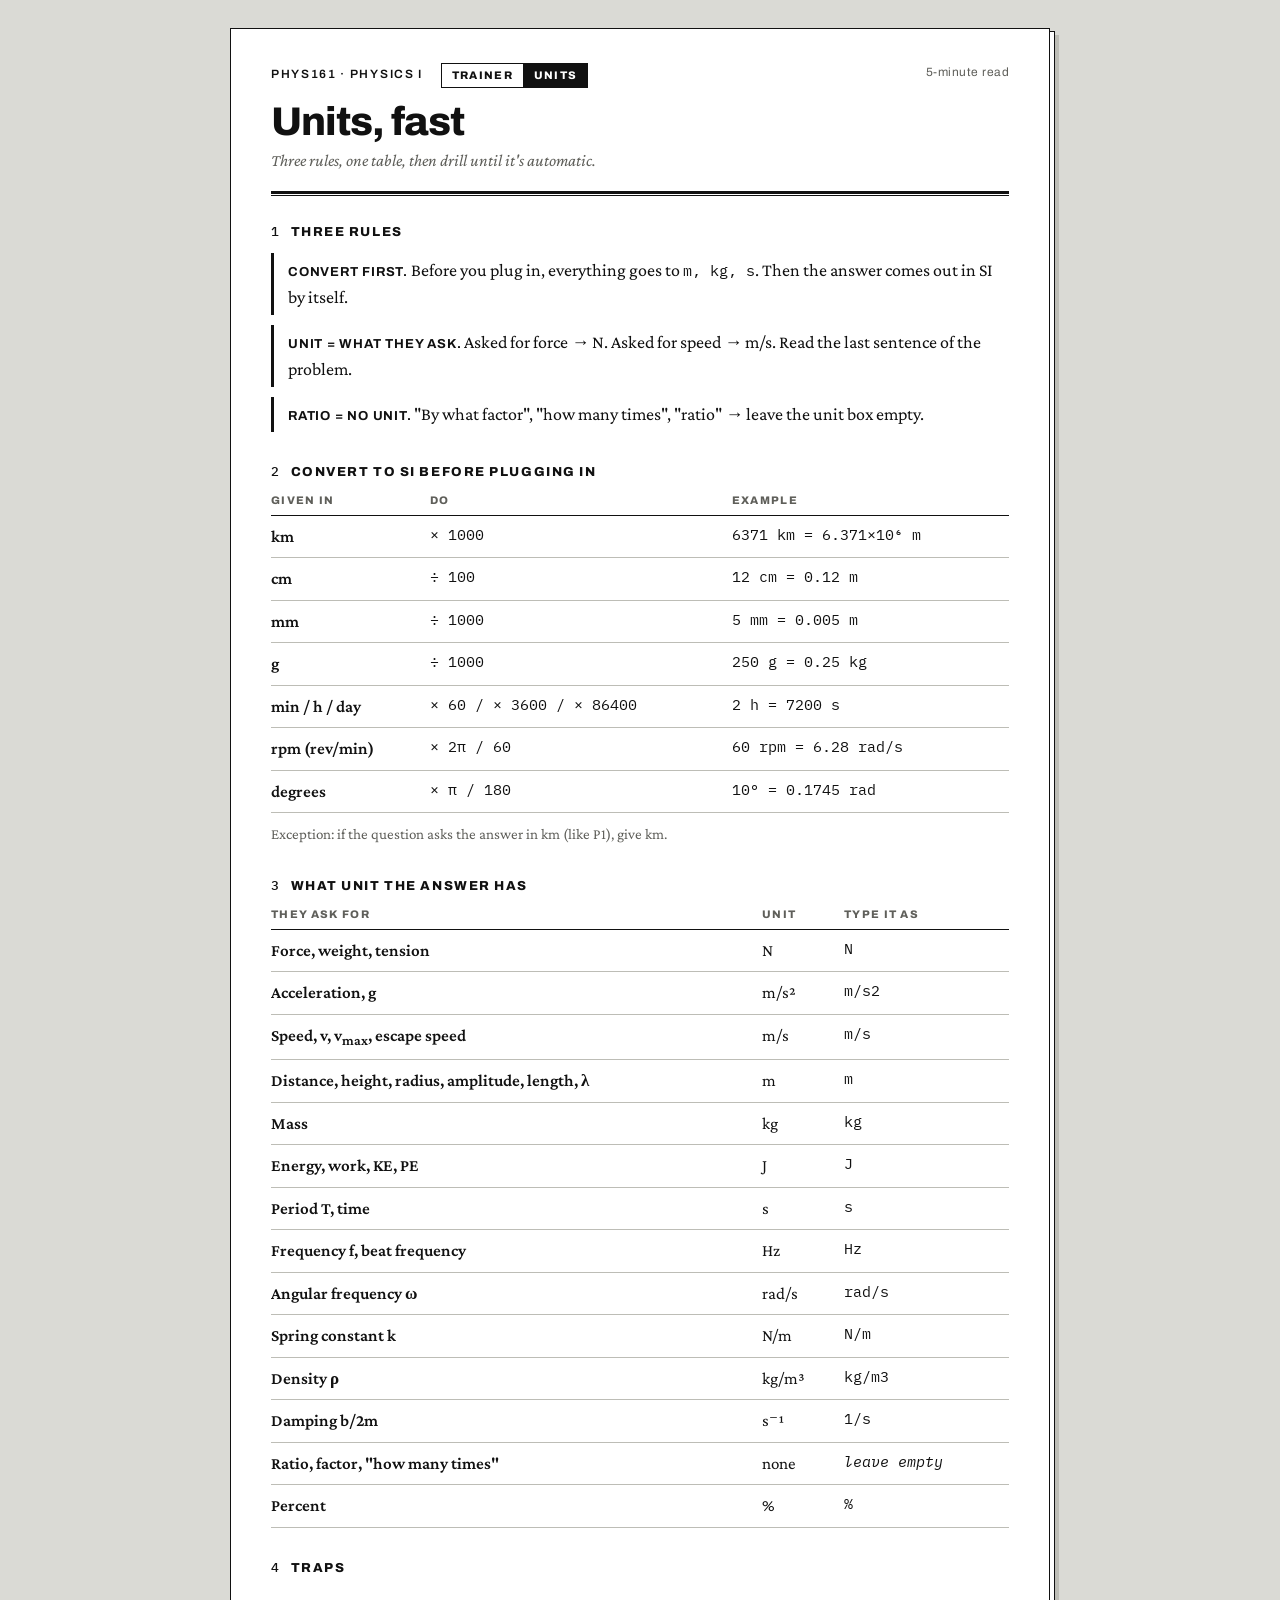
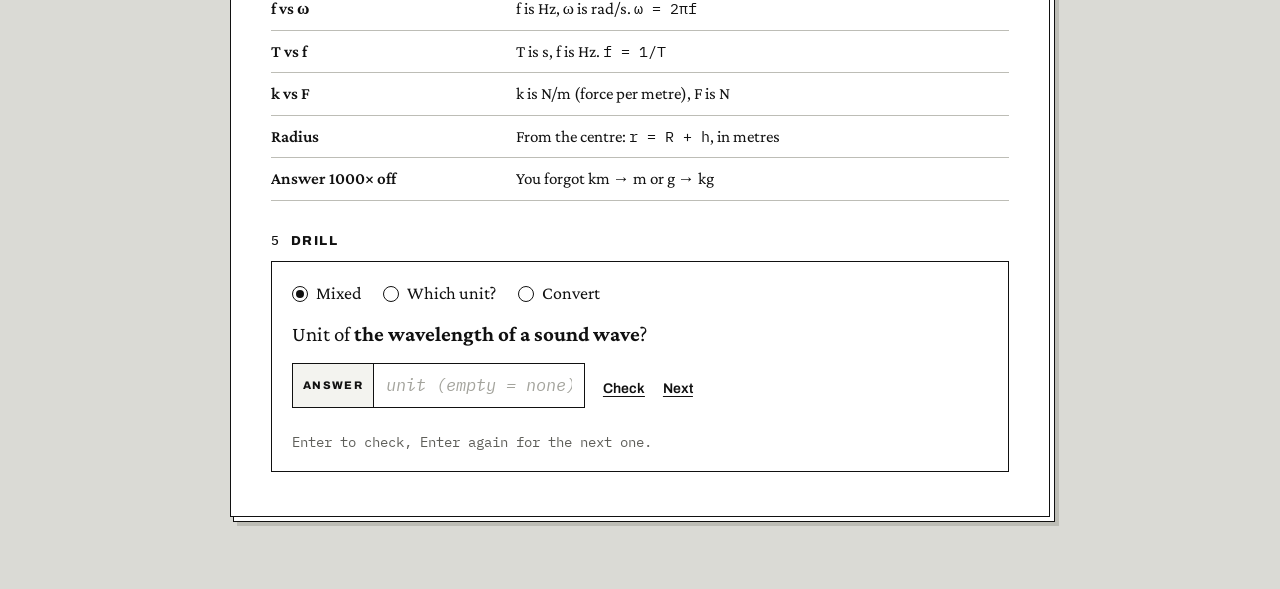
==== units.html @ 28789d9a "Set 3 trainer: typed units + units page Co-Authored-By: Claude Opus 5.5 <noreply@anthropic.com>" ====
<!doctype html><html lang="en"><head>
<meta charset="utf-8">
<meta name="viewport" content="width=device-width, initial-scale=1, viewport-fit=cover">
<title>Units in 5 Minutes</title>
<meta name="claude:viewport-fit-sides" content="cover">
<link rel="preconnect" href="https://fonts.googleapis.com">
<link rel="preconnect" href="https://fonts.gstatic.com" crossorigin>
<link rel="stylesheet" href="https://fonts.googleapis.com/css2?family=Archivo:wght@400;600;800&family=Crimson+Pro:ital,wght@0,400;0,600;1,400&family=IBM+Plex+Mono:wght@400;500&family=Kalam:wght@400;700&display=swap">
<link rel="stylesheet" href="style.css"></head><body><div class="desk"><main id="app">
<div class="paper">
<header class="ph">
  <div class="course">PHYS161 · Physics I <nav class="tabs"><a href="./">Trainer</a><a href="units.html" aria-current="page">Units</a></nav></div>
  <div class="rightc">5-minute read</div>
  <h1>Units, fast</h1>
  <div class="instr">Three rules, one table, then drill until it's automatic.</div>
</header><hr class="dbl">

<section class="sec">
  <h2><b>1</b> Three rules</h2>
  <p class="rule"><b>Convert first.</b> Before you plug in, everything goes to <span class="num">m, kg, s</span>. Then the answer comes out in SI by itself.</p>
  <p class="rule"><b>Unit = what they ask.</b> Asked for force → N. Asked for speed → m/s. Read the last sentence of the problem.</p>
  <p class="rule"><b>Ratio = no unit.</b> "By what factor", "how many times", "ratio" → leave the unit box empty.</p>
</section>

<section class="sec">
  <h2><b>2</b> Convert to SI before plugging in</h2>
  <div class="tw"><table class="ut">
    <tr><th>Given in</th><th>Do</th><th>Example</th></tr>
    <tr><td>km</td><td class="num">× 1000</td><td class="num">6371 km = 6.371×10⁶ m</td></tr>
    <tr><td>cm</td><td class="num">÷ 100</td><td class="num">12 cm = 0.12 m</td></tr>
    <tr><td>mm</td><td class="num">÷ 1000</td><td class="num">5 mm = 0.005 m</td></tr>
    <tr><td>g</td><td class="num">÷ 1000</td><td class="num">250 g = 0.25 kg</td></tr>
    <tr><td>min / h / day</td><td class="num">× 60 / × 3600 / × 86400</td><td class="num">2 h = 7200 s</td></tr>
    <tr><td>rpm (rev/min)</td><td class="num">× 2π / 60</td><td class="num">60 rpm = 6.28 rad/s</td></tr>
    <tr><td>degrees</td><td class="num">× π / 180</td><td class="num">10° = 0.1745 rad</td></tr>
  </table></div>
  <p class="small" style="margin:10px 0 0">Exception: if the question asks the answer in km (like P1), give km.</p>
</section>

<section class="sec">
  <h2><b>3</b> What unit the answer has</h2>
  <div class="tw"><table class="ut">
    <tr><th>They ask for</th><th>Unit</th><th>Type it as</th></tr>
    <tr><td>Force, weight, tension</td><td>N</td><td class="num">N</td></tr>
    <tr><td>Acceleration, g</td><td>m/s²</td><td class="num">m/s2</td></tr>
    <tr><td>Speed, v, v<sub>max</sub>, escape speed</td><td>m/s</td><td class="num">m/s</td></tr>
    <tr><td>Distance, height, radius, amplitude, length, λ</td><td>m</td><td class="num">m</td></tr>
    <tr><td>Mass</td><td>kg</td><td class="num">kg</td></tr>
    <tr><td>Energy, work, KE, PE</td><td>J</td><td class="num">J</td></tr>
    <tr><td>Period T, time</td><td>s</td><td class="num">s</td></tr>
    <tr><td>Frequency f, beat frequency</td><td>Hz</td><td class="num">Hz</td></tr>
    <tr><td>Angular frequency ω</td><td>rad/s</td><td class="num">rad/s</td></tr>
    <tr><td>Spring constant k</td><td>N/m</td><td class="num">N/m</td></tr>
    <tr><td>Density ρ</td><td>kg/m³</td><td class="num">kg/m3</td></tr>
    <tr><td>Damping b/2m</td><td>s⁻¹</td><td class="num">1/s</td></tr>
    <tr><td>Ratio, factor, "how many times"</td><td>none</td><td class="num"><i>leave empty</i></td></tr>
    <tr><td>Percent</td><td>%</td><td class="num">%</td></tr>
  </table></div>
</section>

<section class="sec">
  <h2><b>4</b> Traps</h2>
  <div class="tw"><table class="ut">
    <tr><td>f vs ω</td><td>f is Hz, ω is rad/s. <span class="num">ω = 2πf</span></td></tr>
    <tr><td>T vs f</td><td>T is s, f is Hz. <span class="num">f = 1/T</span></td></tr>
    <tr><td>k vs F</td><td>k is N/m (force per metre), F is N</td></tr>
    <tr><td>Radius</td><td>From the centre: <span class="num">r = R + h</span>, in metres</td></tr>
    <tr><td>Answer 1000× off</td><td>You forgot km → m or g → kg</td></tr>
  </table></div>
</section>

<section class="sec">
  <h2><b>5</b> Drill</h2>
  <div class="drill">
    <div class="radios" id="kind">
      <button class="radio" data-k="mix" aria-pressed="true"><i></i>Mixed</button>
      <button class="radio" data-k="unit" aria-pressed="false"><i></i>Which unit?</button>
      <button class="radio" data-k="conv" aria-pressed="false"><i></i>Convert</button>
    </div>
    <div class="qq" id="qq"></div>
    <div class="ansrow">
      <label class="abox"><span class="lab">Answer</span><input id="da" autocomplete="off" autocapitalize="off" spellcheck="false" aria-label="Drill answer"></label>
      <div class="tools"><button class="link" id="dchk">Check</button><button class="link" id="dskip">Next</button></div>
    </div>
    <div id="dfb" aria-live="polite"></div>
    <div class="score" id="dsc"></div>
  </div>
</section>
</div>
</main></div>
<script>
(() => {
  const normU = s => String(s || '').toLowerCase().replace(/[\s*·⋅^()]/g, '').replace(/²/g, '2').replace(/³/g, '3').replace(/⁻¹/g, '-1').replace(/[−–]/g, '-');
  const NONE = ['', '-', 'none', '1', 'nounit', 'unitless'];
  const U = [
    ['the gravitational force between two planets', 'N', ['n', 'newton', 'kgm/s2']],
    ['the acceleration due to gravity at height h', 'm/s²', ['m/s2', 'ms-2']],
    ['the escape speed from a planet', 'm/s', ['m/s', 'ms-1']],
    ['the orbital speed of a satellite', 'm/s', ['m/s', 'ms-1']],
    ['the height of a satellite above the surface', 'm', ['m']],
    ['the period of a pendulum', 's', ['s', 'sec']],
    ['the period of a satellite orbit', 's', ['s', 'sec']],
    ['the frequency heard by a listener (Doppler)', 'Hz', ['hz', '1/s', 's-1']],
    ['the beat frequency', 'Hz', ['hz', '1/s', 's-1']],
    ['the angular frequency ω of an oscillator', 'rad/s', ['rad/s', '1/s', 's-1']],
    ['the spring constant k', 'N/m', ['n/m', 'nm-1', 'kg/s2']],
    ['the total mechanical energy of an oscillator', 'J', ['j', 'joule', 'nm']],
    ['the kinetic energy needed to escape', 'J', ['j', 'joule', 'nm']],
    ['the amplitude of oscillation', 'm', ['m']],
    ['the maximum speed of a mass on a spring', 'm/s', ['m/s', 'ms-1']],
    ['the maximum acceleration in SHM', 'm/s²', ['m/s2', 'ms-2']],
    ['the mass of a planet', 'kg', ['kg']],
    ['the density of a planet', 'kg/m³', ['kg/m3', 'kgm-3']],
    ['the speed of sound in a gas', 'm/s', ['m/s', 'ms-1']],
    ['the length of a closed pipe', 'm', ['m']],
    ['by what factor g on planet Y is larger than on X', 'none', NONE],
    ['the ratio of two periods', 'none', NONE],
    ['the damping constant b/2m', 's⁻¹', ['s-1', '1/s', '/s']],
    ['the wavelength of a sound wave', 'm', ['m']],
    ['the tension (force) in a string', 'N', ['n', 'newton']],
  ];
  const C = [
    ['km', 'm', () => Math.round(100 + Math.random() * 9000), x => x * 1000],
    ['cm', 'm', () => Math.round(1 + Math.random() * 300), x => x / 100],
    ['mm', 'm', () => Math.round(1 + Math.random() * 900), x => x / 1000],
    ['g', 'kg', () => Math.round(20 + Math.random() * 3000), x => x / 1000],
    ['min', 's', () => Math.round(1 + Math.random() * 90), x => x * 60],
    ['h', 's', () => Math.round(1 + Math.random() * 24), x => x * 3600],
    ['days', 's', () => Math.round(1 + Math.random() * 30), x => x * 86400],
    ['rpm', 'rad/s', () => Math.round(10 + Math.random() * 3000), x => x * 2 * Math.PI / 60],
    ['°', 'rad', () => Math.round(1 + Math.random() * 90), x => x * Math.PI / 180],
  ];
  function parseAns(str) {
    let s = String(str).trim().replace(/\s+/g, '').replace(/−/g, '-');
    if (!s) return null;
    if (!s.includes('.') && /^-?\d+,\d+$/.test(s)) s = s.replace(',', '.');
    s = s.replace(/,/g, '');
    const m = s.match(/^([+-]?(?:\d+\.?\d*|\.\d+))(?:(?:[x×*·]10\^?\(?([+-]?\d+)\)?)|(?:e([+-]?\d+)))?$/i);
    if (!m) return NaN;
    const exp = m[2] ?? m[3];
    return parseFloat(m[1]) * (exp !== undefined ? 10 ** parseInt(exp, 10) : 1);
  }
  const fmt = x => { const a = Math.abs(x); return a >= 1e6 || (a < 1e-3 && a) ? x.toExponential(3).replace(/e\+?(-?\d+)/, ' × 10^$1') : String(Number(x.toPrecision(5))); };
  let kind = 'mix', q = null, right = 0, tries = 0, streak = 0, answered = false;
  const $ = id => document.getElementById(id);
  function next() {
    const t = kind === 'mix' ? (Math.random() < 0.55 ? 'unit' : 'conv') : kind;
    if (t === 'unit') { const [what, unit, ok] = U[Math.floor(Math.random() * U.length)]; q = { t, unit, ok }; $('qq').innerHTML = `Unit of <b>${what}</b>?${unit === 'none' ? '' : ''}`; $('da').placeholder = 'unit (empty = none)'; }
    else { const [a, b, gen, f] = C[Math.floor(Math.random() * C.length)]; const x = gen(); q = { t, ans: f(x), b }; $('qq').innerHTML = `<span class="num">${x} ${a}</span> = ? <span class="num">${b}</span>`; $('da').placeholder = 'number'; }
    $('da').value = ''; $('dfb').innerHTML = ''; answered = false; $('da').focus();
  }
  function check() {
    if (answered) { next(); return; }
    const v = $('da').value; let ok;
    if (q.t === 'unit') ok = q.ok.includes(normU(v));
    else { const u = parseAns(v); if (u === null || Number.isNaN(u)) { $('dfb').innerHTML = '<div class="warn">Type a number, like 6.4e6.</div>'; return; } ok = Math.abs(u - q.ans) / q.ans <= 0.005; }
    tries++; if (ok) { right++; streak++; } else streak = 0;
    answered = true;
    const sol = q.t === 'unit' ? (q.unit === 'none' ? 'no unit (leave empty)' : q.unit) : `${fmt(q.ans)} ${q.b}`;
    $('dfb').innerHTML = `<div class="pen">${ok ? '✓' : '✗'} ${sol}${ok ? '' : ''} <span class="small" style="font-family:var(--f-text)">· Enter for next</span></div>`;
    $('dsc').textContent = `${right} / ${tries} correct · streak ${streak}`;
  }
  $('da').onkeydown = e => { if (e.key === 'Enter') { e.preventDefault(); check(); } };
  $('dchk').onclick = check; $('dskip').onclick = next;
  document.querySelectorAll('#kind .radio').forEach(b => b.onclick = () => { kind = b.dataset.k; document.querySelectorAll('#kind .radio').forEach(x => x.setAttribute('aria-pressed', x === b)); next(); });
  $('dsc').textContent = 'Enter to check, Enter again for the next one.';
  next(); $('da').blur();
})();
</script>
</body></html>
---- style.css ----
/* Layout: a printed exam paper. Cover sheet → question paper with margin numbers → paper marked in red pen. Single light theme on purpose: it is paper. */
:root {
  --desk: #DADAD5;
  --paper: #FFFFFF;
  --ink: #111111;
  --grey: #5F5F5A;
  --hair: #BDBDB6;
  --tint: #F3F3EF;
  --pen: #C4161C;
  --f-head: "Archivo", "Helvetica Neue", Arial, sans-serif;
  --f-text: "Crimson Pro", Georgia, "Times New Roman", serif;
  --f-num: "IBM Plex Mono", ui-monospace, Menlo, Consolas, monospace;
  --f-pen: "Kalam", "Comic Sans MS", "Bradley Hand", cursive;
  color-scheme: light;
}
* { box-sizing: border-box; }
[hidden] { display: none !important; }
html { background: var(--desk); }
body { margin: 0; background: var(--desk); color: var(--ink); font-family: var(--f-text); font-size: 18px; line-height: 1.5; }
button, input, select { font: inherit; color: inherit; }
button { cursor: pointer; }
:focus-visible { outline: 2px solid var(--ink); outline-offset: 2px; }
.num { font-family: var(--f-num); font-variant-numeric: tabular-nums; font-size: 0.86em; }
.desk { padding-left: max(16px, env(safe-area-inset-left, 0px)); padding-right: max(16px, env(safe-area-inset-right, 0px)); padding-block: 28px 72px; }
.paper { max-width: 820px; margin: 0 auto; background: var(--paper); border: 1px solid var(--ink); box-shadow: 4px 4px 0 var(--paper), 4px 4px 0 1px var(--ink), 8px 8px 0 1px var(--hair); padding: 34px 40px 44px; }

/* paper header */
.ph { display: grid; grid-template-columns: 1fr auto; gap: 4px 20px; font-family: var(--f-head); }
.ph .course { font-size: 12px; font-weight: 600; letter-spacing: 0.14em; text-transform: uppercase; }
.ph .rightc { font-size: 12px; text-align: right; letter-spacing: 0.04em; color: var(--grey); }
.ph h1 { grid-column: 1 / -1; margin: 10px 0 2px; font-size: 40px; font-weight: 800; letter-spacing: -0.025em; line-height: 1; }
.ph .instr { grid-column: 1 / -1; font-family: var(--f-text); font-style: italic; color: var(--grey); font-size: 17px; }
.dbl { border: 0; border-top: 3px solid var(--ink); border-bottom: 1px solid var(--ink); height: 5px; margin: 18px 0 26px; }

/* cover sheet */
.sec + .sec { margin-top: 30px; }
.sec h2 { font-family: var(--f-head); font-size: 13px; font-weight: 800; letter-spacing: 0.12em; text-transform: uppercase; margin: 0 0 10px; display: flex; gap: 10px; align-items: baseline; }
.sec h2 b { font-family: var(--f-num); font-weight: 500; }
.opt { display: flex; align-items: center; gap: 12px; width: 100%; text-align: left; background: none; border: 0; border-top: 1px solid var(--hair); padding: 10px 0; }
.opt:last-child { border-bottom: 1px solid var(--hair); }
.tick { flex: none; width: 20px; height: 20px; border: 1.5px solid var(--ink); display: grid; place-items: center; line-height: 1; color: var(--ink); }
.opt[aria-pressed="true"] .tick::after { content: "✕"; font-family: var(--f-head); font-size: 14px; font-weight: 800; }
.opt .t { font-weight: 600; }
.opt .d { color: var(--grey); font-style: italic; }
.opt .lead { flex: 1; border-bottom: 1.5px dotted var(--hair); align-self: flex-end; margin-bottom: 7px; min-width: 16px; }
.opt .r { font-family: var(--f-num); font-size: 14px; color: var(--grey); }
.inl { display: inline-flex; align-items: baseline; gap: 4px; }
.uline { width: 64px; border: 0; border-bottom: 1.5px solid var(--ink); background: transparent; padding: 0 2px; font-family: var(--f-num); font-size: 16px; text-align: center; border-radius: 0; }
.conds { display: grid; grid-template-columns: max-content 1fr; }
.conds > div { padding: 10px 0; border-top: 1px solid var(--hair); }
.conds > div:nth-last-child(-n+2) { border-bottom: 1px solid var(--hair); }
.conds .k { padding-right: 28px; font-family: var(--f-head); font-size: 14px; font-weight: 600; }
.radios { display: flex; flex-wrap: wrap; gap: 6px 22px; }
.radio { background: none; border: 0; padding: 0; display: inline-flex; align-items: center; gap: 8px; }
.radio i { width: 16px; height: 16px; border: 1.5px solid var(--ink); border-radius: 50%; display: grid; place-items: center; }
.radio[aria-pressed="true"] i::after { content: ""; width: 8px; height: 8px; border-radius: 50%; background: var(--ink); }
.sel { border: 0; border-bottom: 1.5px solid var(--ink); background: transparent; font-family: var(--f-num); font-size: 15px; padding: 0 2px; border-radius: 0; }
.small { font-size: 15px; color: var(--grey); }
.warnline { color: var(--pen); font-family: var(--f-pen); font-size: 19px; }
.begin { display: flex; align-items: center; gap: 18px; flex-wrap: wrap; margin-top: 26px; }
.btn { font-family: var(--f-head); font-weight: 800; font-size: 14px; letter-spacing: 0.06em; text-transform: uppercase; background: var(--ink); color: var(--paper); border: 1.5px solid var(--ink); padding: 12px 20px; border-radius: 0; }
.btn.ghost { background: var(--paper); color: var(--ink); }
.btn:disabled { opacity: 0.35; cursor: not-allowed; }
.btn:hover:not(:disabled) { box-shadow: 3px 3px 0 var(--hair); }
.link { background: none; border: 0; padding: 0; font-family: var(--f-head); font-size: 14px; font-weight: 600; text-decoration: underline; text-underline-offset: 3px; }

/* record */
.rec { width: 100%; border-collapse: collapse; font-size: 16px; }
.rec td { padding: 7px 0; border-top: 1px solid var(--hair); vertical-align: middle; }
.rec tr:last-child td { border-bottom: 1px solid var(--hair); }
.rec .bar { width: 120px; padding-left: 16px; }
.rec .bar span { display: block; height: 7px; background: var(--paper); border: 1px solid var(--ink); }
.rec .bar i { display: block; height: 100%; background: var(--ink); }
.rec .p { width: 56px; text-align: right; font-family: var(--f-num); font-size: 14px; }
.redo { font-family: var(--f-pen); color: var(--pen); font-size: 20px; }

/* exam strip */
body::before { content: ""; position: fixed; inset: 0 0 auto; height: env(safe-area-inset-top, 0px); z-index: 10; background: var(--desk); }
.strip { position: sticky; top: env(safe-area-inset-top, 0px); z-index: 5; max-width: 820px; margin: 0 auto; background: var(--paper); border: 1px solid var(--ink); border-bottom-width: 3px; display: flex; align-items: center; gap: 14px; padding: 10px 14px; flex-wrap: wrap; }
.boxes { display: flex; gap: 5px; flex-wrap: wrap; flex: 1; min-width: 0; }
.boxes a { width: 30px; height: 30px; display: grid; place-items: center; border: 1.5px solid var(--ink); color: var(--ink); text-decoration: none; font-family: var(--f-num); font-size: 13px; position: relative; }
.boxes a.done { background: var(--ink); color: var(--paper); }
.boxes a.flag::after { content: ""; position: absolute; top: -1.5px; right: -1.5px; border-style: solid; border-width: 0 10px 10px 0; border-color: transparent var(--pen) transparent transparent; }
.boxes a.ok, .boxes a.no { font-family: var(--f-pen); font-size: 18px; background: var(--paper); color: var(--pen); border-color: var(--pen); }
.clock { font-family: var(--f-num); font-size: 18px; font-weight: 500; }
.clock.low { color: var(--pen); }
.examwrap { max-width: 820px; margin: 0 auto; }
.examwrap .paper { border-top: 0; padding-top: 10px; }

/* questions */
.q { display: grid; grid-template-columns: 74px minmax(0, 1fr); gap: 0 20px; padding: 26px 0; border-bottom: 1px solid var(--hair); scroll-margin-top: 80px; }
.q:last-child { border-bottom: 0; }
.mg { display: grid; align-content: start; gap: 4px; }
.mg .n { font-family: var(--f-head); font-weight: 800; font-size: 34px; line-height: 0.9; }
.mg .src { font-family: var(--f-num); font-size: 12px; color: var(--grey); }
.mg .mark { font-family: var(--f-pen); color: var(--pen); font-size: 40px; font-weight: 700; line-height: 1; margin-top: 6px; transform: rotate(-8deg); transform-origin: left center; }
.body { display: grid; gap: 14px; min-width: 0; }
.topic { font-family: var(--f-head); font-size: 11.5px; font-weight: 600; letter-spacing: 0.12em; text-transform: uppercase; color: var(--grey); display: flex; justify-content: space-between; gap: 12px; flex-wrap: wrap; }
.stmt { margin: 0; font-size: 19px; line-height: 1.55; max-width: 64ch; }
.stmt sup, .stmt sub { line-height: 0; font-size: 0.7em; }
.stmt .num { font-size: 0.84em; font-weight: 500; }
.fig { font-style: italic; color: var(--grey); font-size: 16px; padding-left: 14px; border-left: 2px solid var(--hair); }
.ansrow { display: flex; align-items: flex-end; gap: 14px 18px; flex-wrap: wrap; }
.abox { display: inline-grid; grid-template-columns: auto minmax(0, 1fr) auto; align-items: stretch; border: 1.5px solid var(--ink); max-width: 100%; }
.abox .lab { font-family: var(--f-head); font-size: 11px; font-weight: 800; letter-spacing: 0.12em; text-transform: uppercase; padding: 0 10px; display: grid; place-items: center; border-right: 1.5px solid var(--ink); background: var(--tint); }
.abox input { border: 0; outline: none; background: transparent; width: 210px; min-width: 0; padding: 9px 12px; font-family: var(--f-num); font-size: 17px; border-radius: 0; }
.abox input.u { width: 104px; border-left: 1.5px solid var(--ink); font-size: 15px; padding: 9px 10px; }
.abox input::placeholder { color: #A3A39C; font-style: italic; }
.abox:focus-within { box-shadow: 3px 3px 0 var(--hair); }
.tools { display: flex; gap: 18px; padding-bottom: 9px; }
.flagb { background: none; border: 0; padding: 0; font-family: var(--f-head); font-size: 12px; font-weight: 600; letter-spacing: 0.08em; text-transform: uppercase; color: var(--grey); }
.flagb[aria-pressed="true"] { color: var(--pen); }
.pen { font-family: var(--f-pen); color: var(--pen); font-size: 20px; line-height: 1.35; }
.pen .num { font-family: var(--f-pen); font-size: 1em; }
.warn { font-style: italic; color: var(--grey); font-size: 16px; }
.sheet { border: 1.5px dashed var(--ink); padding: 10px 14px; font-size: 17px; }
.sheet::before { content: "Formula sheet"; display: block; font-family: var(--f-head); font-size: 11px; font-weight: 800; letter-spacing: 0.12em; text-transform: uppercase; color: var(--grey); margin-bottom: 4px; }
.handin { margin-top: 10px; border: 1.5px solid var(--ink); padding: 16px 18px; display: grid; gap: 12px; background: var(--tint); }
.handin p { margin: 0; }

/* marked paper */
.total { display: flex; align-items: center; gap: 28px; flex-wrap: wrap; }
.circle { font-family: var(--f-pen); color: var(--pen); font-size: 50px; font-weight: 700; line-height: 1; border: 2.5px solid var(--pen); border-radius: 50% 46% 52% 48%; padding: 18px 24px 12px; transform: rotate(-6deg); }
.total .meta { display: grid; gap: 2px; font-size: 17px; }
.total .meta .pen { font-size: 24px; }
.cmp { display: flex; flex-wrap: wrap; gap: 6px 26px; font-size: 17px; }
.cmp b { font-family: var(--f-head); font-size: 11px; font-weight: 800; letter-spacing: 0.12em; text-transform: uppercase; color: var(--grey); margin-right: 6px; }
.struck { text-decoration: line-through; text-decoration-color: var(--pen); text-decoration-thickness: 2px; }
.actions { display: flex; flex-wrap: wrap; gap: 10px; margin-top: 20px; }

@media (max-width: 620px) {
  .paper { padding: 22px 18px 30px; box-shadow: none; }
  .ph h1 { font-size: 32px; }
  .q { grid-template-columns: minmax(0, 1fr); gap: 10px; }
  .mg { grid-auto-flow: column; justify-content: start; align-items: baseline; gap: 12px; }
  .mg .n { font-size: 28px; }
  .mg .mark { margin-top: 0; }
  .conds { grid-template-columns: minmax(0, 1fr); }
  .conds .k { padding-bottom: 0; border-bottom: 0 !important; }
  .conds > div:not(.k) { border-top: 0; padding-top: 4px; }
  .stmt { font-size: 18px; }
  .abox input { width: 120px; }
  .abox input.u { width: 78px; }
  .tabs { margin-left: 0; display: flex; margin-top: 8px; }
  .rec .bar { width: 70px; }
}

/* page tabs + small polish */
.tabs { display: inline-flex; gap: 0; margin-left: 14px; vertical-align: middle; }
.tabs a { font-family: var(--f-head); font-size: 11px; font-weight: 800; letter-spacing: 0.12em; text-transform: uppercase; color: var(--ink); text-decoration: none; border: 1.5px solid var(--ink); padding: 3px 10px; }
.tabs a + a { border-left: 0; }
.tabs a[aria-current="page"] { background: var(--ink); color: var(--paper); }
.tabs a:hover:not([aria-current]) { background: var(--tint); }
.opt:hover .lead { border-bottom-color: var(--ink); }
.opt:hover .tick, .radio:hover i { box-shadow: 2px 2px 0 var(--hair); }
.q:hover .mg .n { text-decoration: underline; text-decoration-thickness: 3px; text-underline-offset: 6px; }
::selection { background: #FFE58A; }

/* units page */
.ut { width: 100%; border-collapse: collapse; font-size: 17px; }
.ut th { font-family: var(--f-head); font-size: 11px; font-weight: 800; letter-spacing: 0.12em; text-transform: uppercase; text-align: left; color: var(--grey); padding: 0 12px 6px 0; border-bottom: 1.5px solid var(--ink); }
.ut td { padding: 8px 12px 8px 0; border-bottom: 1px solid var(--hair); vertical-align: top; }
.ut td.num, .ut .num { font-size: 15px; }
.ut td:first-child { font-weight: 600; }
.rule { border-left: 3px solid var(--ink); padding: 4px 0 4px 14px; margin: 0 0 10px; }
.rule b { font-family: var(--f-head); font-size: 13px; letter-spacing: 0.06em; text-transform: uppercase; }
.drill { border: 1.5px solid var(--ink); padding: 18px 20px; display: grid; gap: 12px; }
.drill .qq { font-size: 21px; }
.drill .score { font-family: var(--f-num); font-size: 14px; color: var(--grey); }
.tw { overflow-x: auto; }
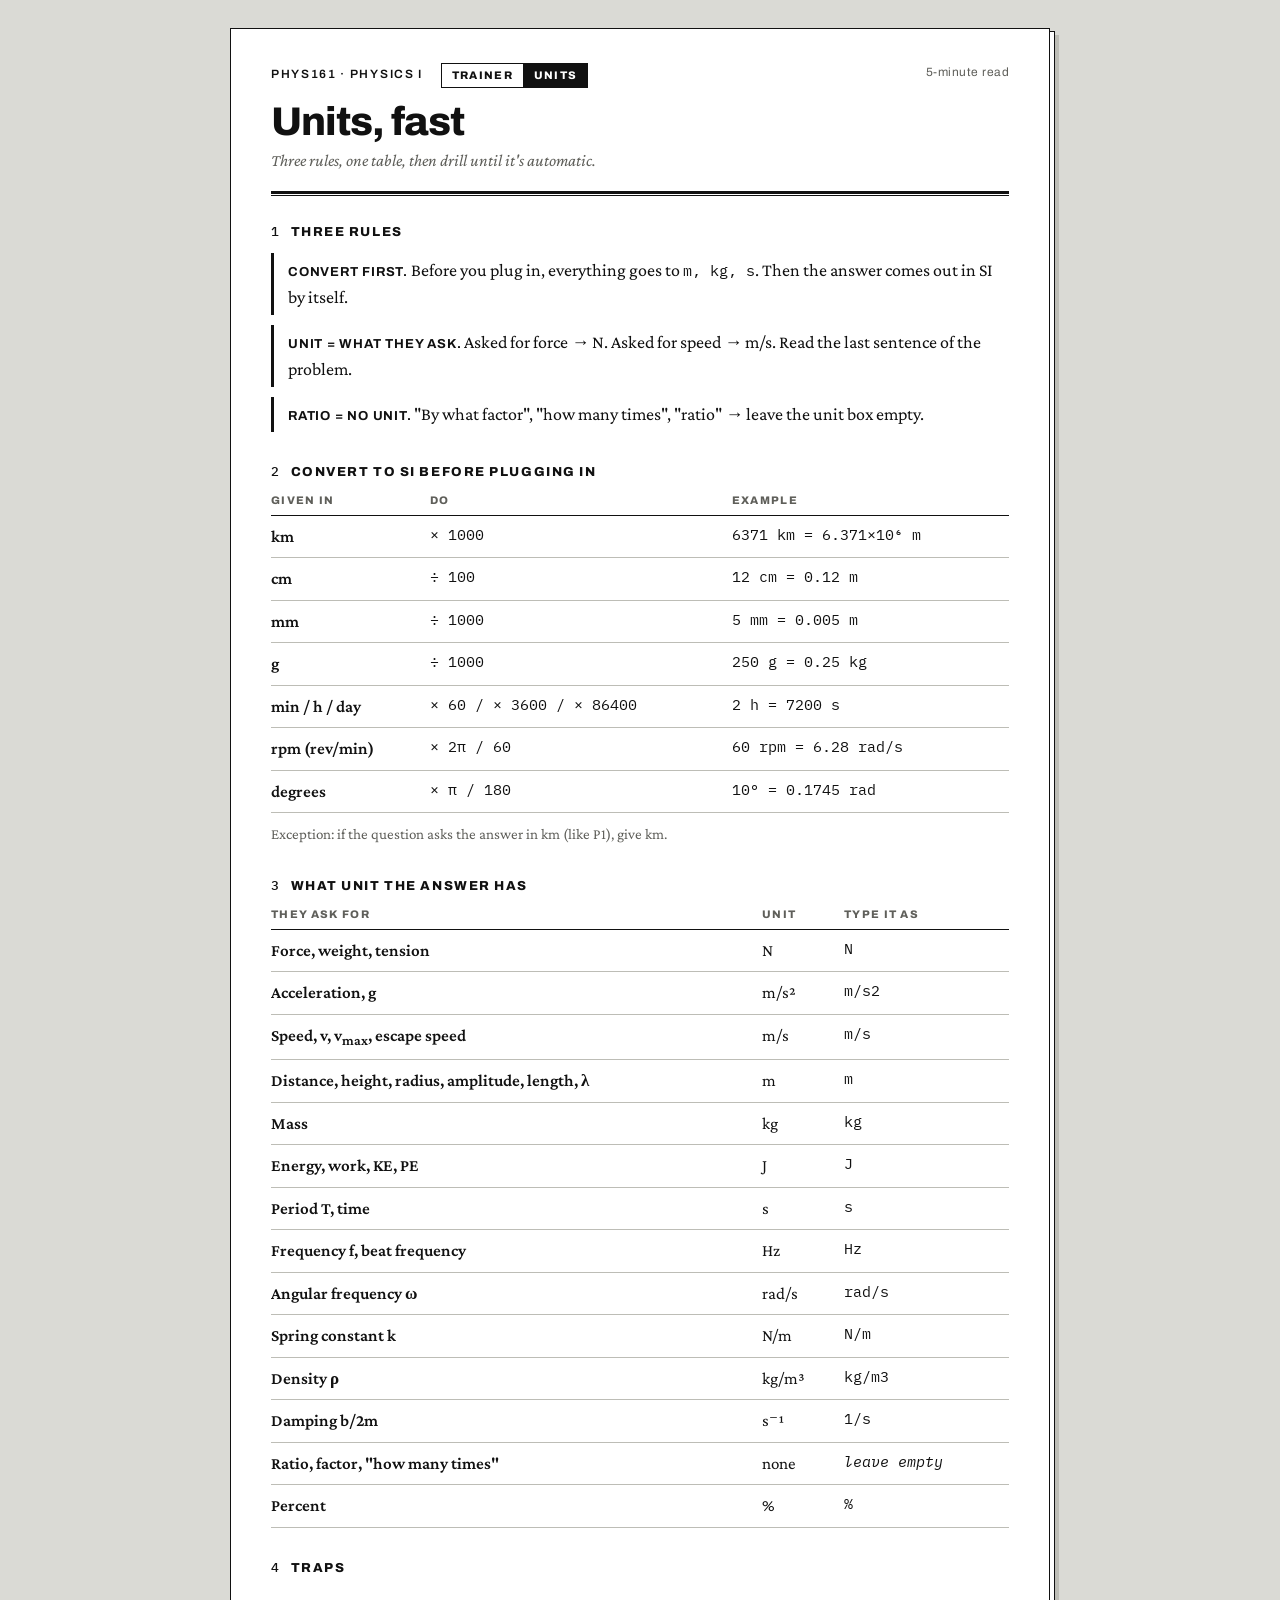
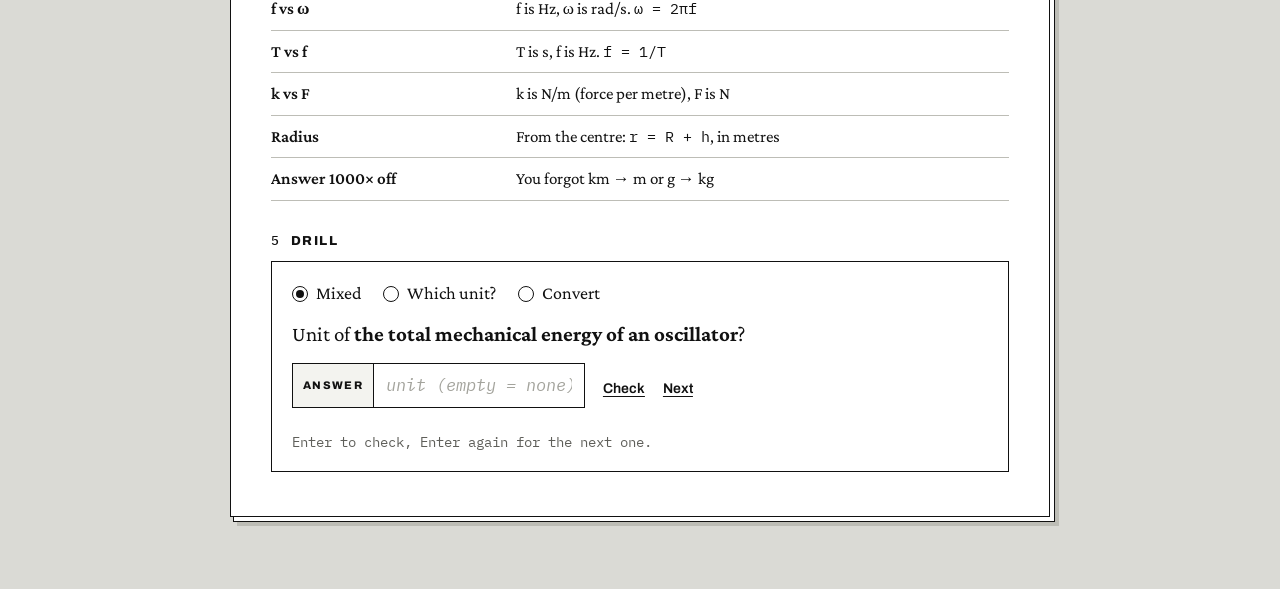
==== commit 7ddf1ac4: "Units drill: don't jump to bottom on load Co-Authored-By: Claude Opus 5.5 <noreply@anthropic.com>" ====
--- a/units.html
+++ b/units.html
@@ -147,7 +147,7 @@
     const t = kind === 'mix' ? (Math.random() < 0.55 ? 'unit' : 'conv') : kind;
     if (t === 'unit') { const [what, unit, ok] = U[Math.floor(Math.random() * U.length)]; q = { t, unit, ok }; $('qq').innerHTML = `Unit of <b>${what}</b>?${unit === 'none' ? '' : ''}`; $('da').placeholder = 'unit (empty = none)'; }
     else { const [a, b, gen, f] = C[Math.floor(Math.random() * C.length)]; const x = gen(); q = { t, ans: f(x), b }; $('qq').innerHTML = `<span class="num">${x} ${a}</span> = ? <span class="num">${b}</span>`; $('da').placeholder = 'number'; }
-    $('da').value = ''; $('dfb').innerHTML = ''; answered = false; $('da').focus();
+    $('da').value = ''; $('dfb').innerHTML = ''; answered = false; $('da').focus({ preventScroll: true });
   }
   function check() {
     if (answered) { next(); return; }
@@ -164,7 +164,7 @@
   $('dchk').onclick = check; $('dskip').onclick = next;
   document.querySelectorAll('#kind .radio').forEach(b => b.onclick = () => { kind = b.dataset.k; document.querySelectorAll('#kind .radio').forEach(x => x.setAttribute('aria-pressed', x === b)); next(); });
   $('dsc').textContent = 'Enter to check, Enter again for the next one.';
-  next(); $('da').blur();
+  next(); $('da').blur(); window.scrollTo(0, 0);
 })();
 </script>
 </body></html>
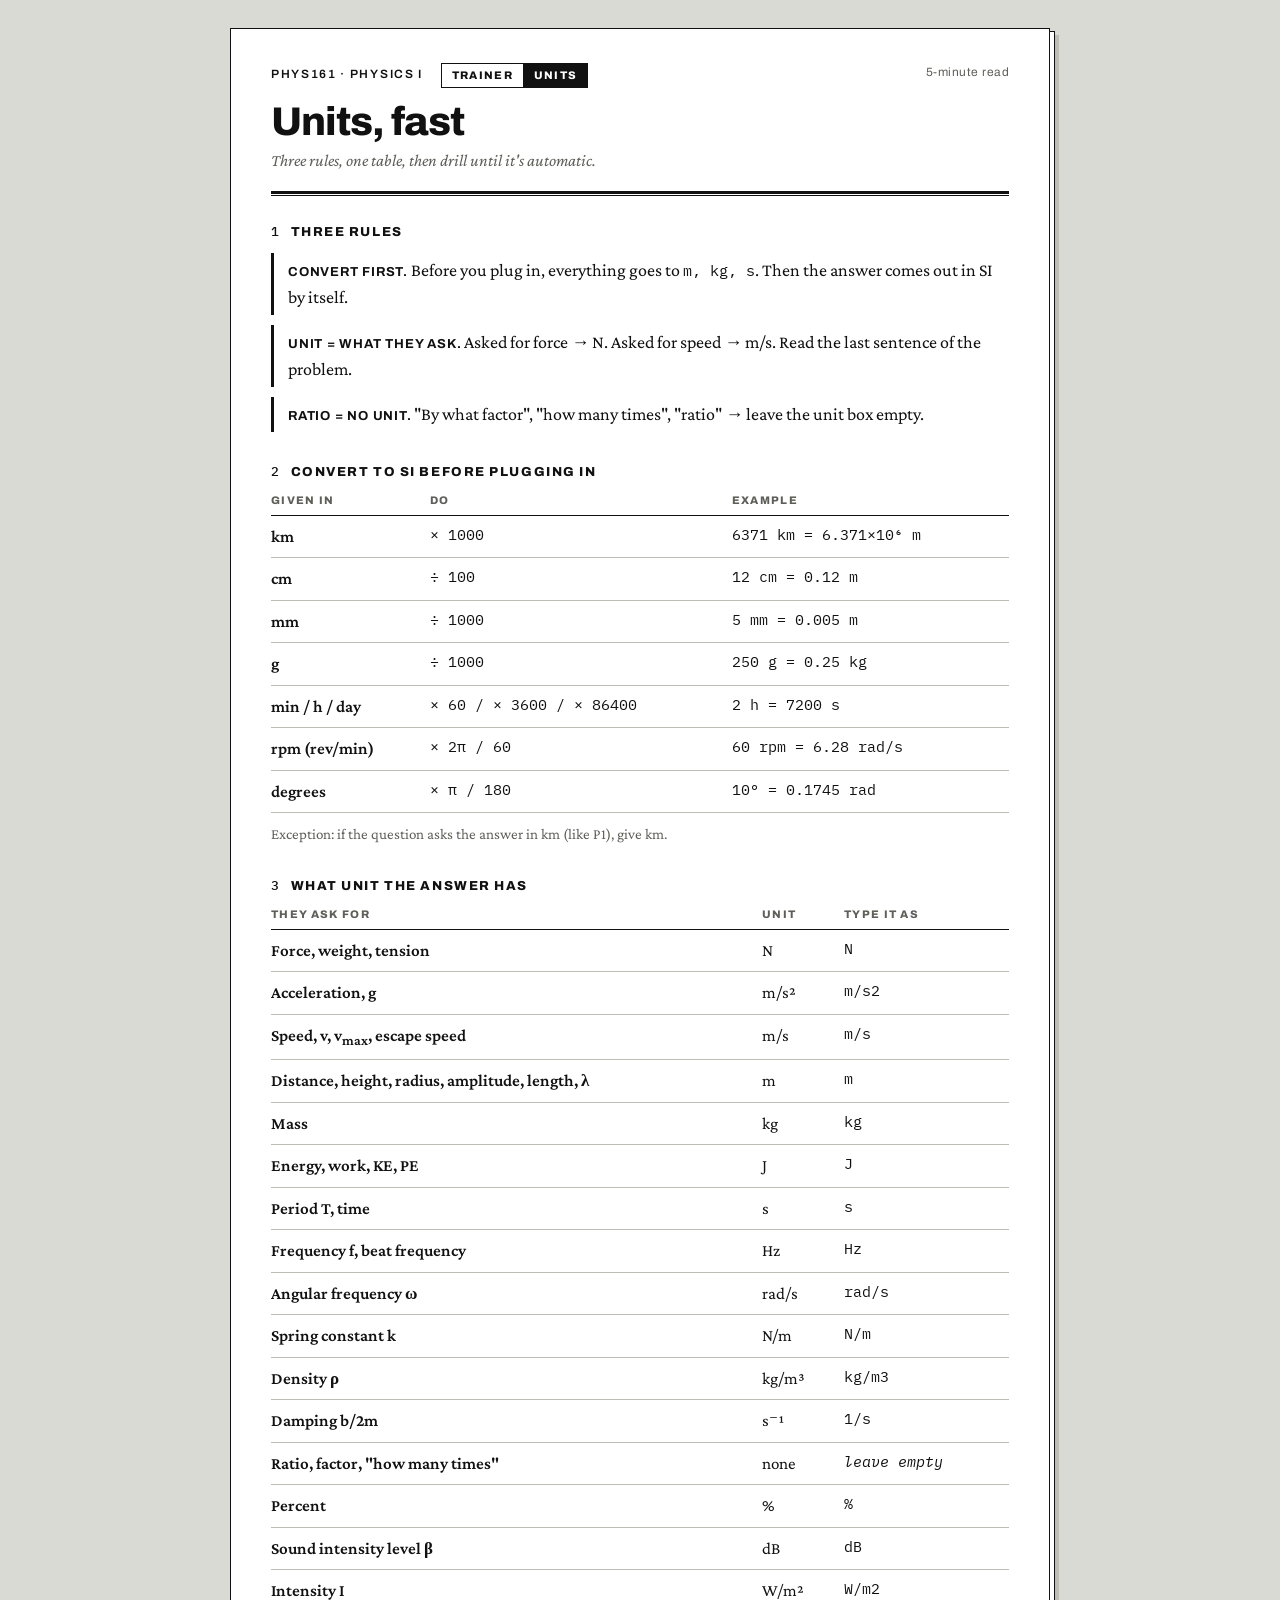
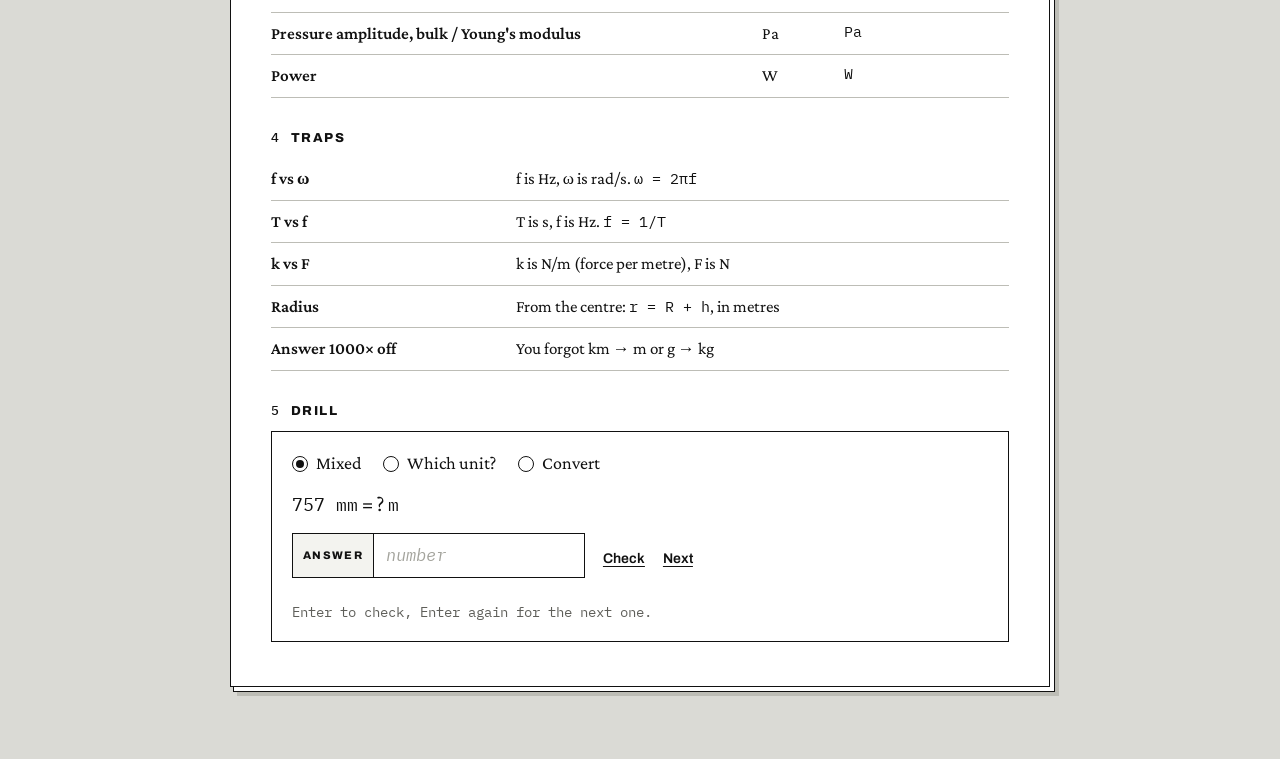
==== commit 67b6fbb3: "Add P101–P150 (sound + waves on strings), random question order Co-Authored-By: Claude Opus 5.5 <nor" ====
--- a/units.html
+++ b/units.html
@@ -55,6 +55,10 @@
     <tr><td>Damping b/2m</td><td>s⁻¹</td><td class="num">1/s</td></tr>
     <tr><td>Ratio, factor, "how many times"</td><td>none</td><td class="num"><i>leave empty</i></td></tr>
     <tr><td>Percent</td><td>%</td><td class="num">%</td></tr>
+    <tr><td>Sound intensity level β</td><td>dB</td><td class="num">dB</td></tr>
+    <tr><td>Intensity I</td><td>W/m²</td><td class="num">W/m2</td></tr>
+    <tr><td>Pressure amplitude, bulk / Young's modulus</td><td>Pa</td><td class="num">Pa</td></tr>
+    <tr><td>Power</td><td>W</td><td class="num">W</td></tr>
   </table></div>
 </section>
 
@@ -118,6 +122,11 @@
     ['the damping constant b/2m', 's⁻¹', ['s-1', '1/s', '/s']],
     ['the wavelength of a sound wave', 'm', ['m']],
     ['the tension (force) in a string', 'N', ['n', 'newton']],
+    ['the sound intensity level', 'dB', ['db', 'decibel', 'decibels']],
+    ['the intensity of a sound wave', 'W/m²', ['w/m2', 'wm-2']],
+    ['the bulk modulus of a liquid', 'Pa', ['pa', 'pascal', 'n/m2', 'nm-2']],
+    ['the pressure amplitude of a sound wave', 'Pa', ['pa', 'pascal', 'n/m2', 'nm-2']],
+    ['the average power carried by a wave on a string', 'W', ['w', 'watt', 'j/s']],
   ];
   const C = [
     ['km', 'm', () => Math.round(100 + Math.random() * 9000), x => x * 1000],
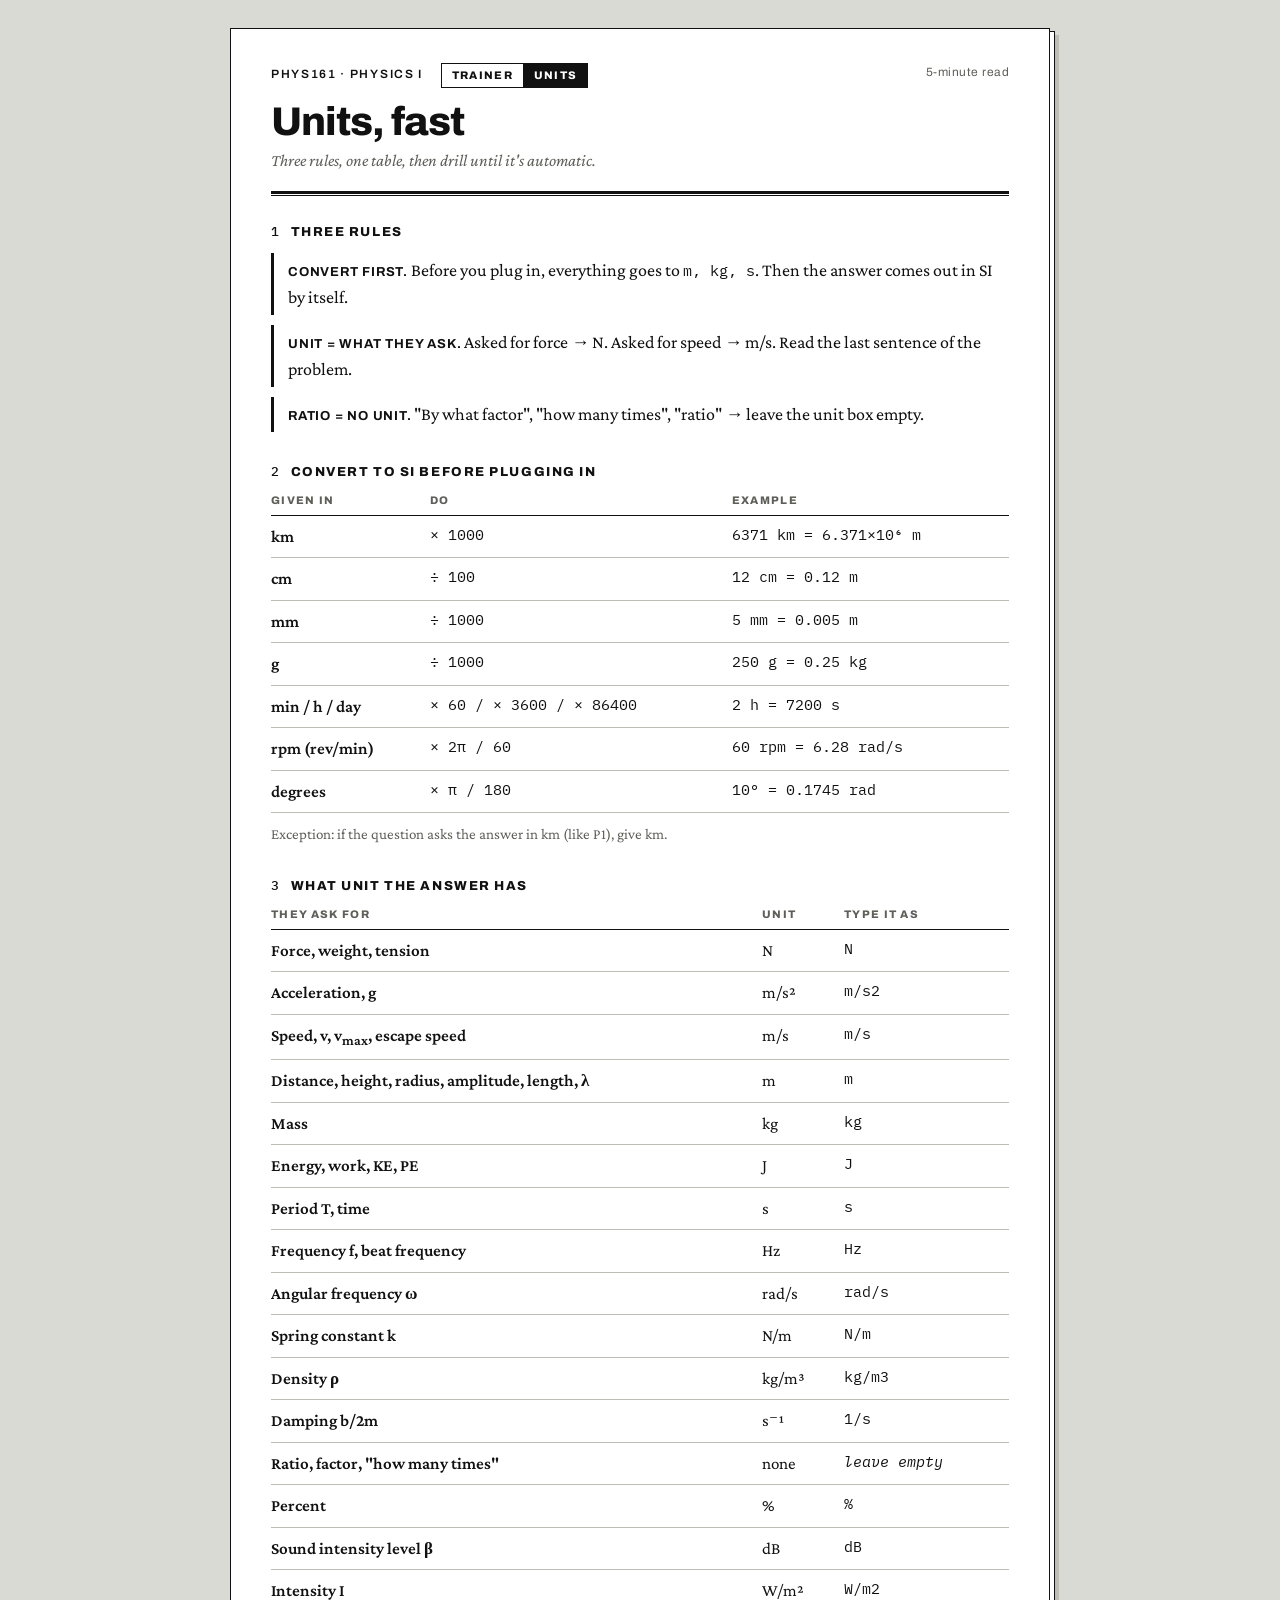
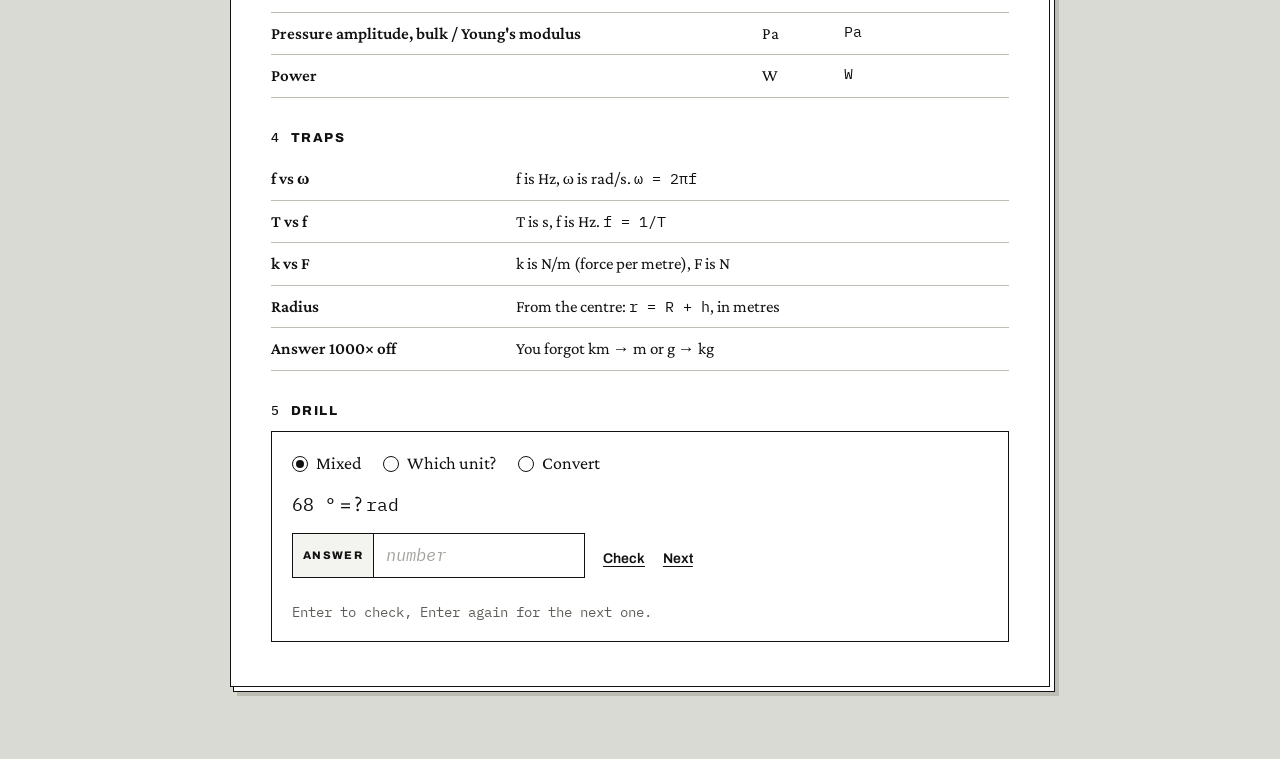
==== commit 2aa3bf27: "Pinch zoom reflows the page and can always be reset (button, Esc) Co-Authored-By: Claude Opus 5.5 <n" ====
--- a/units.html
+++ b/units.html
@@ -176,4 +176,4 @@
   next(); $('da').blur(); window.scrollTo(0, 0);
 })();
 </script>
-</body></html>
+<script src="zoom.js"></script></body></html>
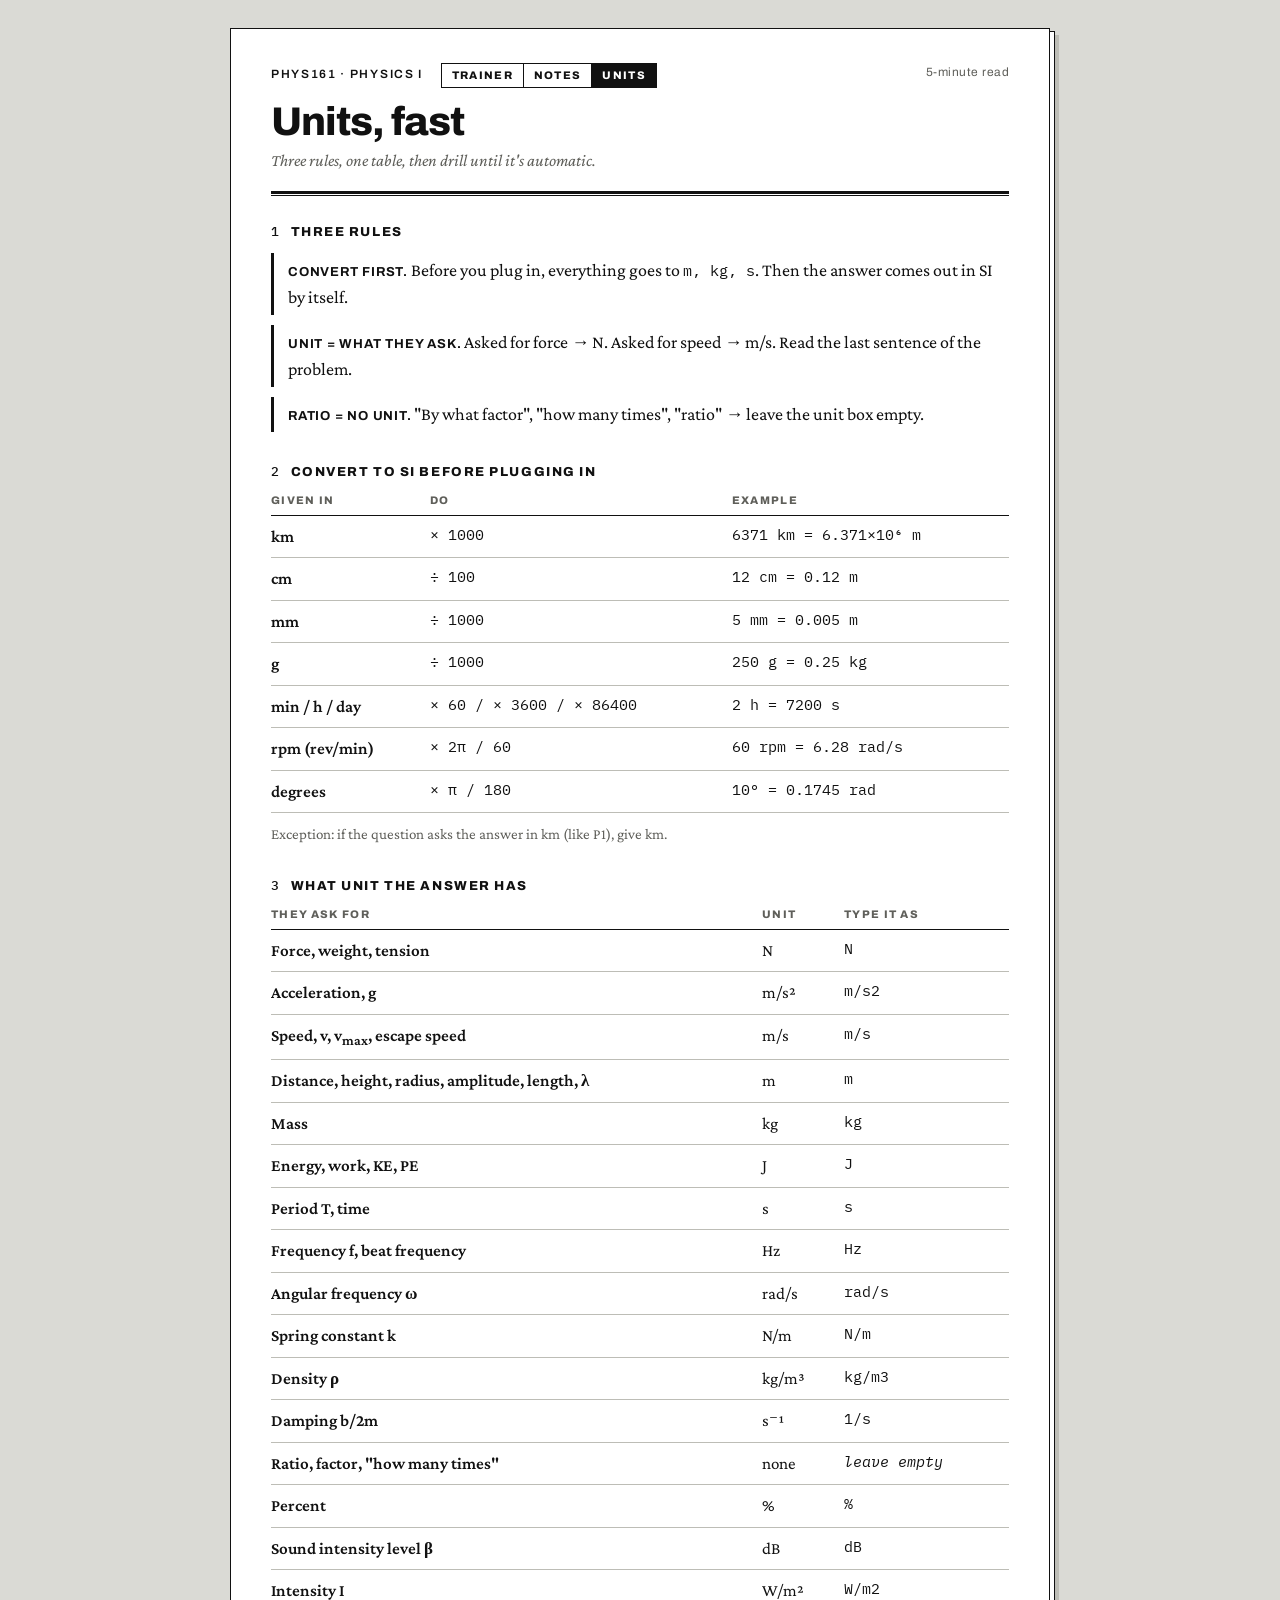
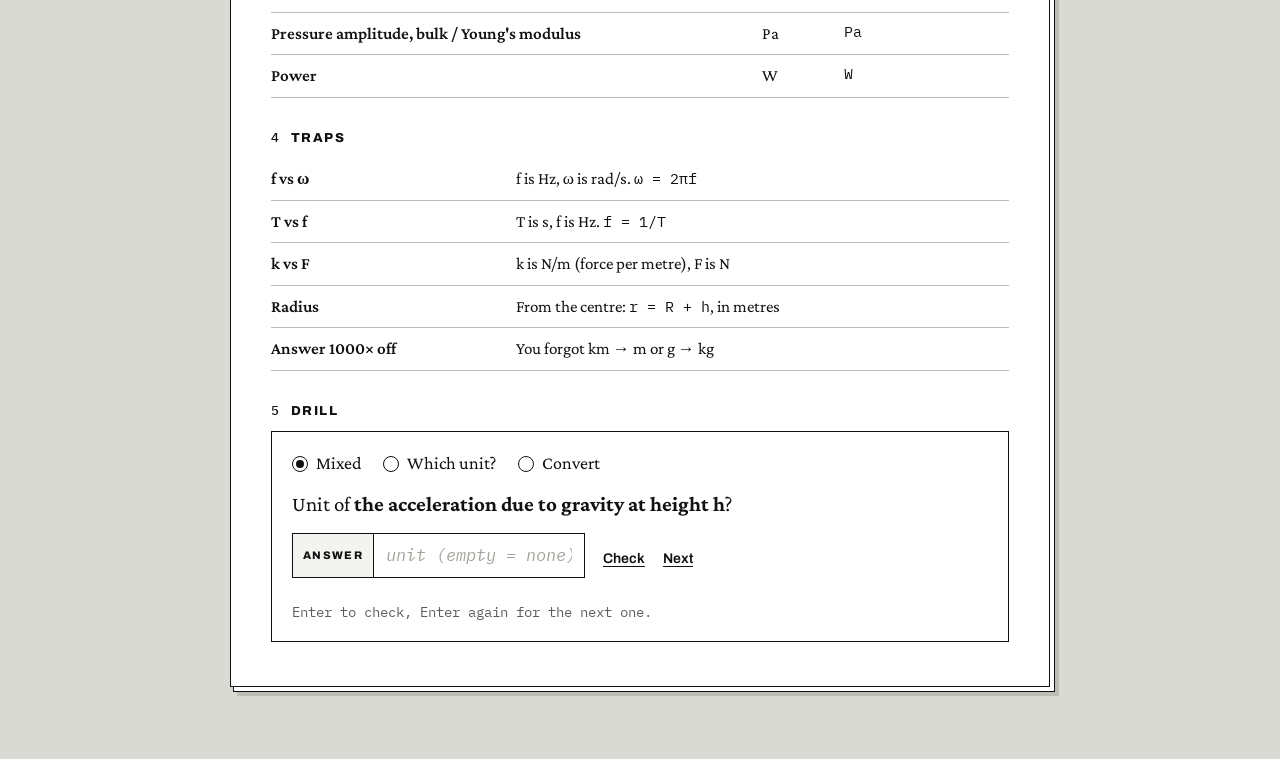
==== commit 16eefb99: "Exam 4: step-by-step solutions for all 150, Notes page, pause button, phone layout fixes - Every pro" ====
--- a/units.html
+++ b/units.html
@@ -9,7 +9,7 @@
 <link rel="stylesheet" href="style.css"></head><body><div class="desk"><main id="app">
 <div class="paper">
 <header class="ph">
-  <div class="course">PHYS161 · Physics I <nav class="tabs"><a href="./">Trainer</a><a href="units.html" aria-current="page">Units</a></nav></div>
+  <div class="course">PHYS161 · Physics I <nav class="tabs"><a href="./">Trainer</a><a href="notes.html">Notes</a><a href="units.html" aria-current="page">Units</a></nav></div>
   <div class="rightc">5-minute read</div>
   <h1>Units, fast</h1>
   <div class="instr">Three rules, one table, then drill until it's automatic.</div>
